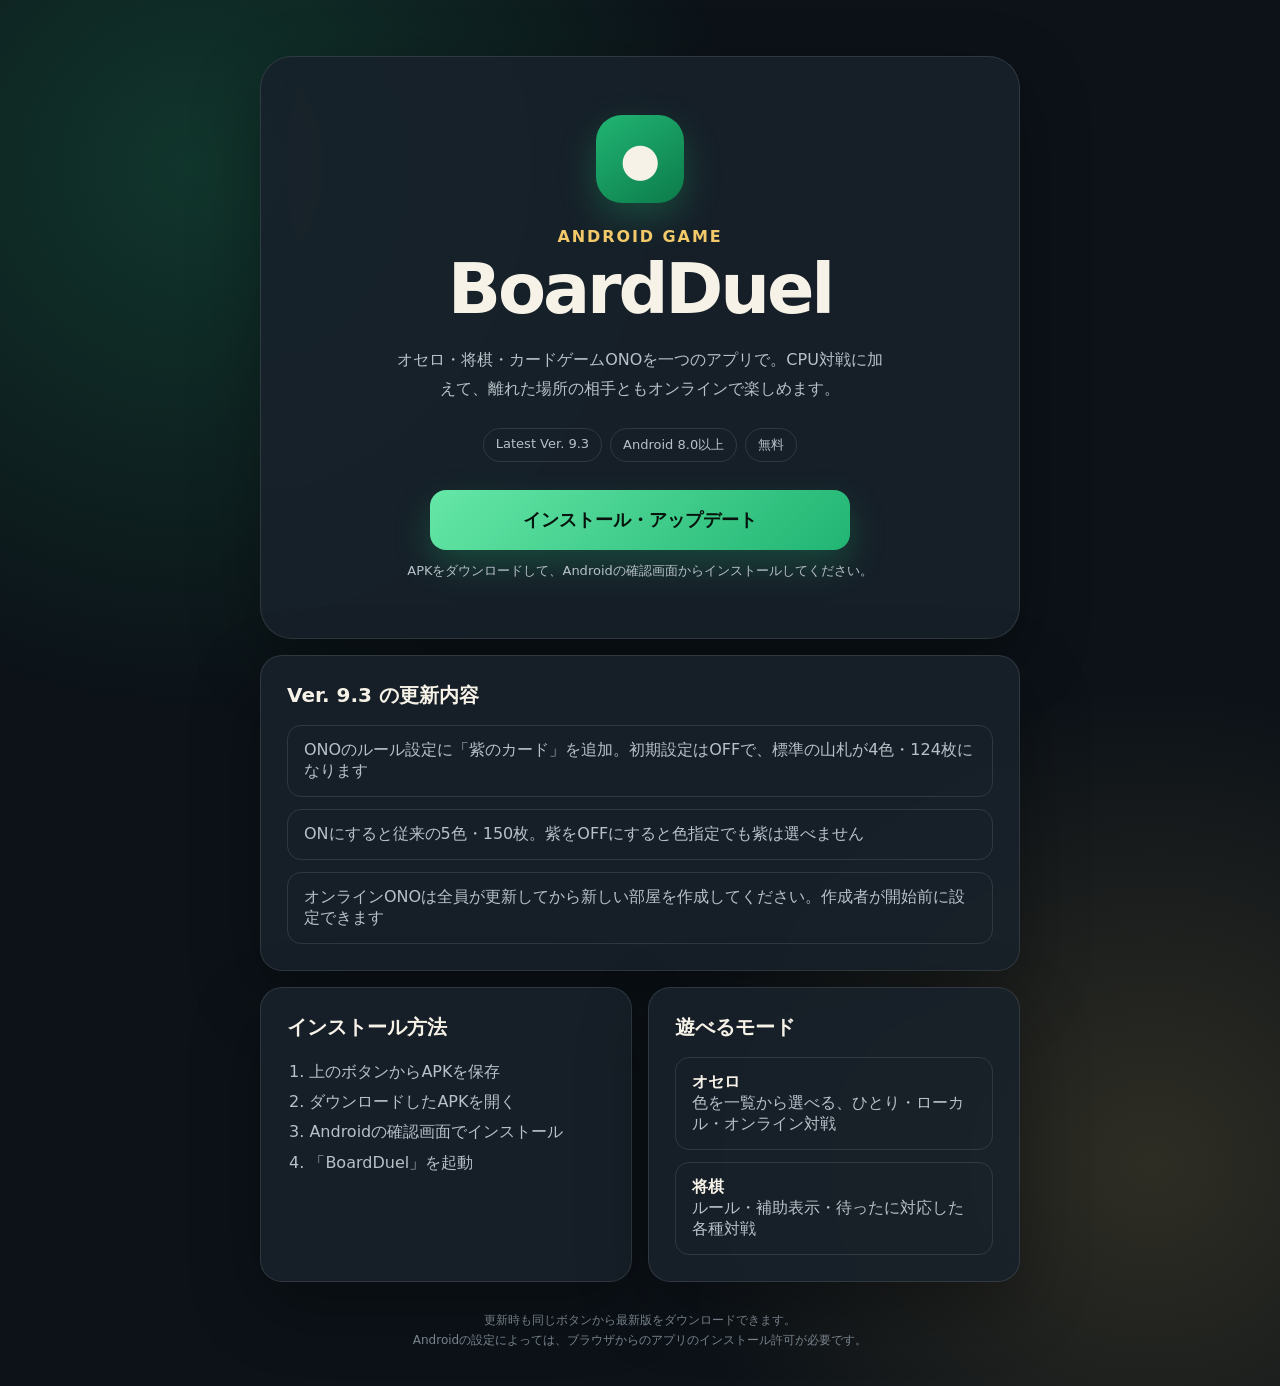
==== index.html @ a3672bb3 "Release BoardDuel 9.3 with optional purple ONO cards" ====
<!doctype html>
<html lang="ja">
<head>
  <meta charset="utf-8">
  <meta name="viewport" content="width=device-width, initial-scale=1">
  <meta name="theme-color" content="#111820">
  <meta name="description" content="オセロと将棋を楽しめるAndroidアプリ BoardDuel の公式ダウンロードページです。">
  <title>BoardDuel | Android版</title>
  <style>
    :root {
      color-scheme: dark;
      --ink: #f7f2e7;
      --muted: #b8c1c8;
      --panel: rgba(24, 34, 43, .88);
      --line: rgba(255, 255, 255, .11);
      --green: #21b573;
      --green-dark: #0c7b4a;
      --gold: #f3c969;
    }
    * { box-sizing: border-box; }
    body {
      margin: 0;
      min-height: 100vh;
      font-family: system-ui, -apple-system, "Noto Sans JP", sans-serif;
      color: var(--ink);
      background:
        radial-gradient(circle at 15% 12%, rgba(33, 181, 115, .22), transparent 34rem),
        radial-gradient(circle at 90% 84%, rgba(243, 201, 105, .15), transparent 30rem),
        #0c1218;
    }
    main { width: min(100% - 32px, 760px); margin: 0 auto; padding: 56px 0 36px; }
    .hero, .card {
      border: 1px solid var(--line);
      background: var(--panel);
      box-shadow: 0 24px 70px rgba(0, 0, 0, .3);
      backdrop-filter: blur(14px);
    }
    .hero { padding: clamp(28px, 7vw, 58px); border-radius: 32px; text-align: center; }
    .mark {
      display: grid;
      place-items: center;
      width: 88px;
      height: 88px;
      margin: 0 auto 24px;
      border-radius: 26px;
      font-size: 46px;
      background: linear-gradient(145deg, var(--green), var(--green-dark));
      box-shadow: 0 14px 36px rgba(33, 181, 115, .28);
    }
    .eyebrow { margin: 0 0 8px; color: var(--gold); font-weight: 800; letter-spacing: .12em; }
    h1 { margin: 0; font-size: clamp(42px, 10vw, 70px); line-height: 1; letter-spacing: -.045em; }
    .lead { max-width: 31rem; margin: 22px auto 0; color: var(--muted); line-height: 1.8; }
    .badges { display: flex; flex-wrap: wrap; justify-content: center; gap: 8px; margin: 24px 0; }
    .badge { padding: 7px 12px; border: 1px solid var(--line); border-radius: 999px; color: var(--muted); font-size: 13px; }
    .download {
      display: block;
      width: min(100%, 420px);
      margin: 28px auto 12px;
      padding: 18px 24px;
      border-radius: 16px;
      color: #07140e;
      background: linear-gradient(135deg, #65e7a7, var(--green));
      box-shadow: 0 15px 35px rgba(33, 181, 115, .28);
      font-size: 18px;
      font-weight: 900;
      text-decoration: none;
      transition: transform .18s ease, filter .18s ease;
    }
    .download:hover { transform: translateY(-2px); filter: brightness(1.06); }
    .download:focus-visible { outline: 3px solid var(--gold); outline-offset: 4px; }
    .small { margin: 0; color: var(--muted); font-size: 13px; }
    .grid { display: grid; grid-template-columns: repeat(2, 1fr); gap: 16px; margin-top: 16px; }
    .card { padding: 26px; border-radius: 22px; }
    h2 { margin: 0 0 16px; font-size: 20px; }
    ol { margin: 0; padding-left: 1.4em; color: var(--muted); line-height: 1.9; }
    .features { display: grid; gap: 12px; }
    .feature { padding: 14px 16px; border: 1px solid var(--line); border-radius: 14px; color: var(--muted); }
    .feature strong { color: var(--ink); }
    footer { padding: 28px 8px 0; text-align: center; color: #7f8b94; font-size: 12px; line-height: 1.7; }
    @media (max-width: 620px) {
      main { padding-top: 24px; }
      .grid { grid-template-columns: 1fr; }
      .hero { border-radius: 24px; }
    }
  </style>
</head>
<body>
  <main>
    <section class="hero">
      <div class="mark" aria-hidden="true">●</div>
      <p class="eyebrow">ANDROID GAME</p>
      <h1>BoardDuel</h1>
      <p class="lead">オセロ・将棋・カードゲームONOを一つのアプリで。CPU対戦に加えて、離れた場所の相手ともオンラインで楽しめます。</p>
      <div class="badges" aria-label="アプリ情報">
        <span class="badge">Latest Ver. 9.3</span>
        <span class="badge">Android 8.0以上</span>
        <span class="badge">無料</span>
      </div>
      <a class="download" href="./BoardDuel.apk?v=38" download="BoardDuel.apk">インストール・アップデート</a>
      <p class="small">APKをダウンロードして、Androidの確認画面からインストールしてください。</p>
    </section>

    <section class="card" style="margin-top: 16px;">
      <h2>Ver. 9.3 の更新内容</h2>
      <div class="features">
        <div class="feature">ONOのルール設定に「紫のカード」を追加。初期設定はOFFで、標準の山札が4色・124枚になります</div>
        <div class="feature">ONにすると従来の5色・150枚。紫をOFFにすると色指定でも紫は選べません</div>
        <div class="feature">オンラインONOは全員が更新してから新しい部屋を作成してください。作成者が開始前に設定できます</div>
      </div>
    </section>

    <div class="grid">
      <section class="card">
        <h2>インストール方法</h2>
        <ol>
          <li>上のボタンからAPKを保存</li>
          <li>ダウンロードしたAPKを開く</li>
          <li>Androidの確認画面でインストール</li>
          <li>「BoardDuel」を起動</li>
        </ol>
      </section>
      <section class="card">
        <h2>遊べるモード</h2>
        <div class="features">
          <div class="feature"><strong>オセロ</strong><br>色を一覧から選べる、ひとり・ローカル・オンライン対戦</div>
          <div class="feature"><strong>将棋</strong><br>ルール・補助表示・待ったに対応した各種対戦</div>
        </div>
      </section>
    </div>

    <footer>
      更新時も同じボタンから最新版をダウンロードできます。<br>
      Androidの設定によっては、ブラウザからのアプリのインストール許可が必要です。
    </footer>
  </main>
</body>
</html>
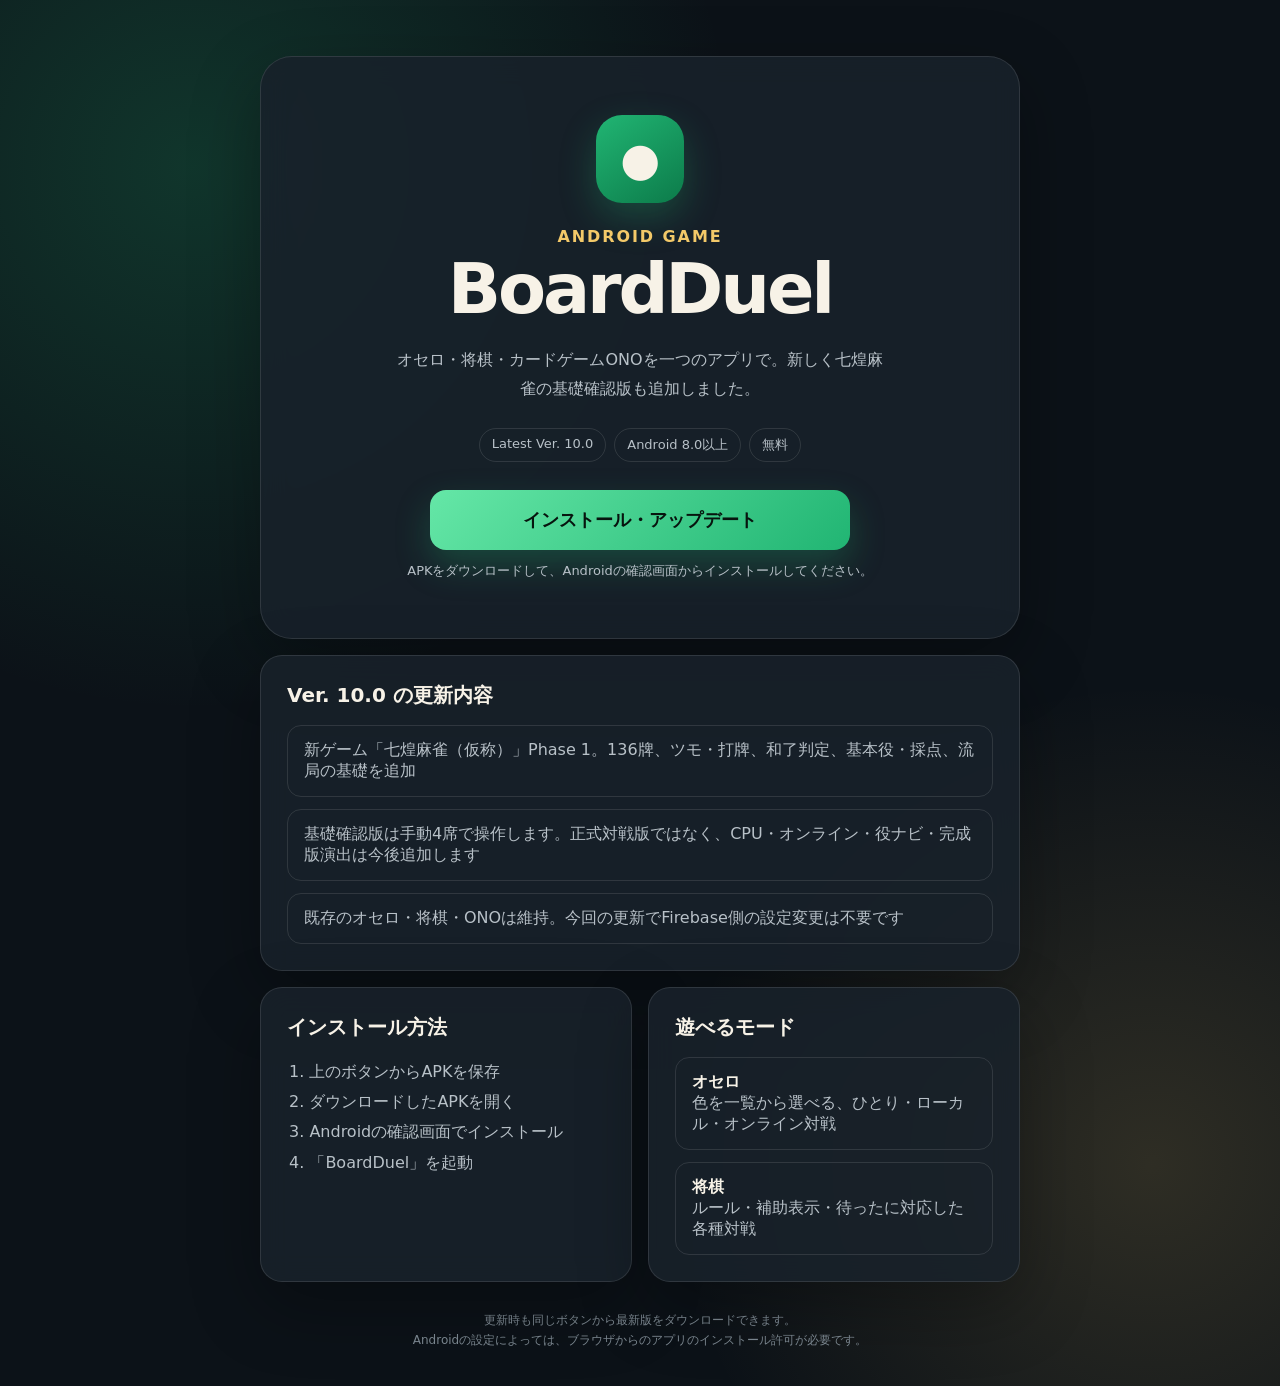
==== commit 847449e2: "Release BoardDuel 10.0 Mahjong Phase 1 foundation preview" ====
--- a/index.html
+++ b/index.html
@@ -90,22 +90,22 @@
       <div class="mark" aria-hidden="true">●</div>
       <p class="eyebrow">ANDROID GAME</p>
       <h1>BoardDuel</h1>
-      <p class="lead">オセロ・将棋・カードゲームONOを一つのアプリで。CPU対戦に加えて、離れた場所の相手ともオンラインで楽しめます。</p>
+      <p class="lead">オセロ・将棋・カードゲームONOを一つのアプリで。新しく七煌麻雀の基礎確認版も追加しました。</p>
       <div class="badges" aria-label="アプリ情報">
-        <span class="badge">Latest Ver. 9.3</span>
+        <span class="badge">Latest Ver. 10.0</span>
         <span class="badge">Android 8.0以上</span>
         <span class="badge">無料</span>
       </div>
-      <a class="download" href="./BoardDuel.apk?v=38" download="BoardDuel.apk">インストール・アップデート</a>
+      <a class="download" href="./BoardDuel.apk?v=39" download="BoardDuel.apk">インストール・アップデート</a>
       <p class="small">APKをダウンロードして、Androidの確認画面からインストールしてください。</p>
     </section>
 
     <section class="card" style="margin-top: 16px;">
-      <h2>Ver. 9.3 の更新内容</h2>
+      <h2>Ver. 10.0 の更新内容</h2>
       <div class="features">
-        <div class="feature">ONOのルール設定に「紫のカード」を追加。初期設定はOFFで、標準の山札が4色・124枚になります</div>
-        <div class="feature">ONにすると従来の5色・150枚。紫をOFFにすると色指定でも紫は選べません</div>
-        <div class="feature">オンラインONOは全員が更新してから新しい部屋を作成してください。作成者が開始前に設定できます</div>
+        <div class="feature">新ゲーム「七煌麻雀（仮称）」Phase 1。136牌、ツモ・打牌、和了判定、基本役・採点、流局の基礎を追加</div>
+        <div class="feature">基礎確認版は手動4席で操作します。正式対戦版ではなく、CPU・オンライン・役ナビ・完成版演出は今後追加します</div>
+        <div class="feature">既存のオセロ・将棋・ONOは維持。今回の更新でFirebase側の設定変更は不要です</div>
       </div>
     </section>
 
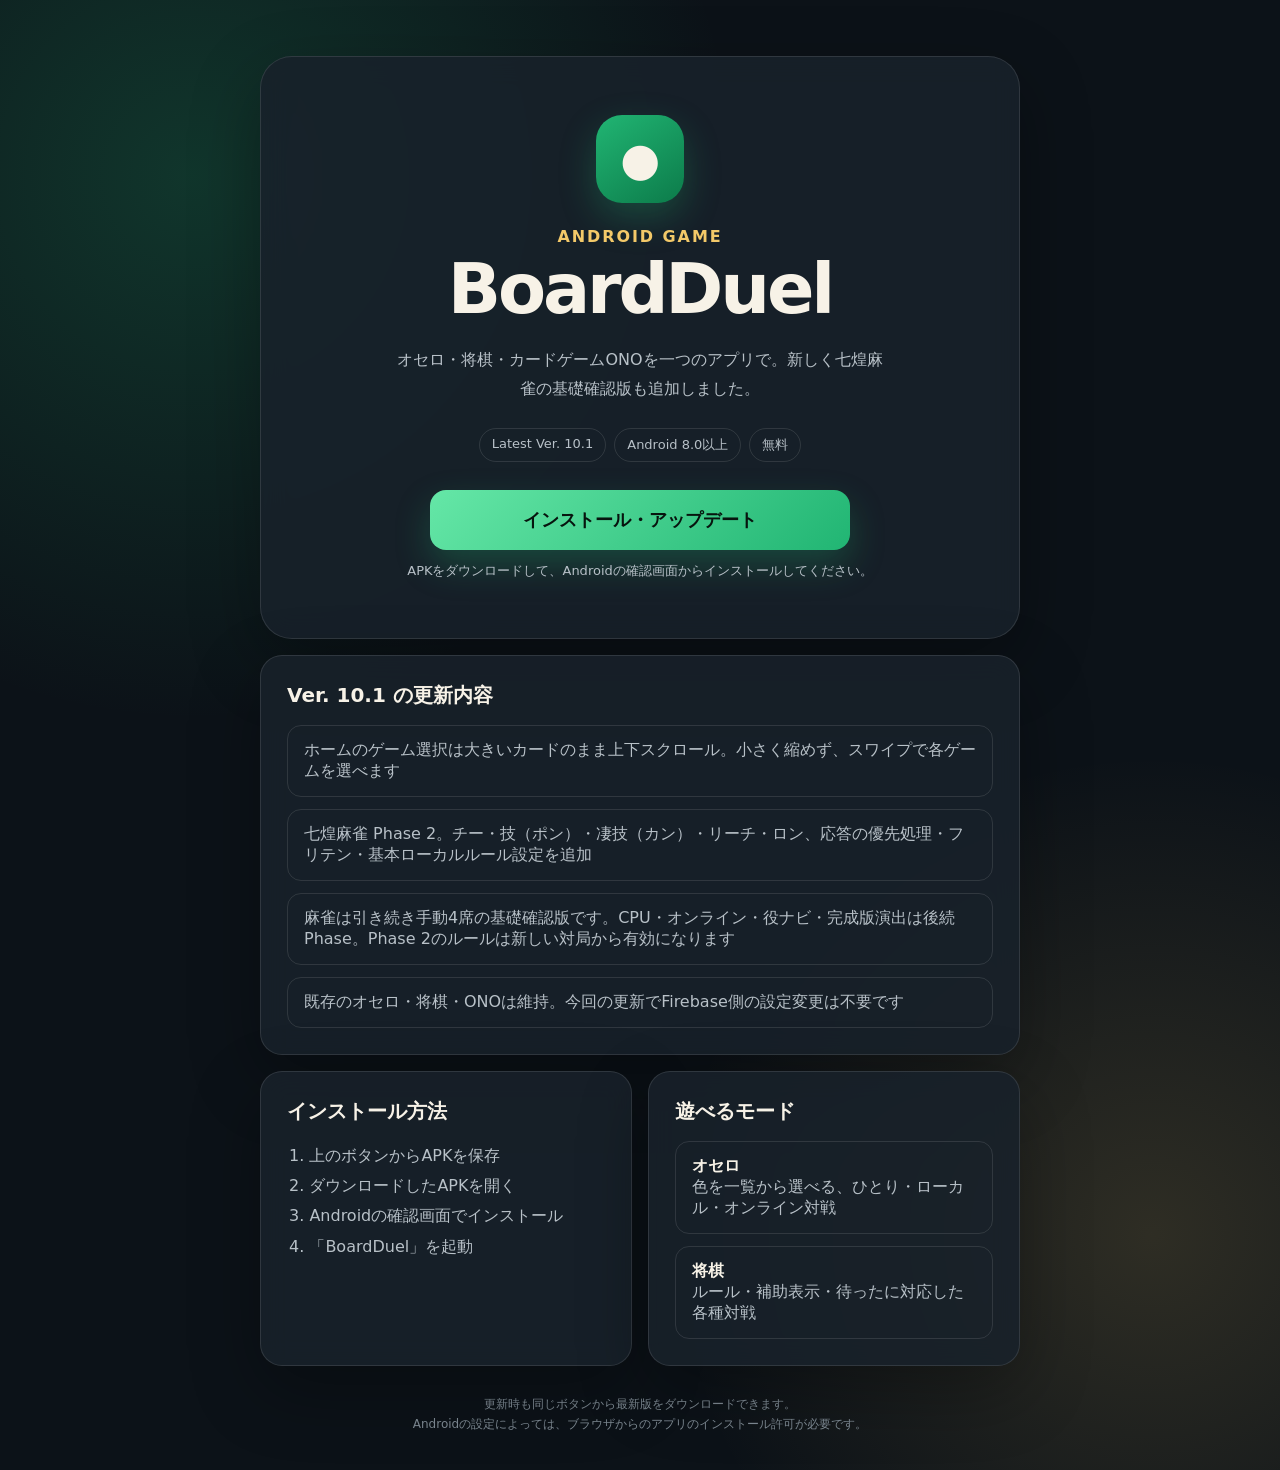
==== commit 57660d95: "Release BoardDuel 10.1 Mahjong Phase 2 and scrollable home" ====
--- a/index.html
+++ b/index.html
@@ -92,19 +92,20 @@
       <h1>BoardDuel</h1>
       <p class="lead">オセロ・将棋・カードゲームONOを一つのアプリで。新しく七煌麻雀の基礎確認版も追加しました。</p>
       <div class="badges" aria-label="アプリ情報">
-        <span class="badge">Latest Ver. 10.0</span>
+        <span class="badge">Latest Ver. 10.1</span>
         <span class="badge">Android 8.0以上</span>
         <span class="badge">無料</span>
       </div>
-      <a class="download" href="./BoardDuel.apk?v=39" download="BoardDuel.apk">インストール・アップデート</a>
+      <a class="download" href="./BoardDuel.apk?v=40" download="BoardDuel.apk">インストール・アップデート</a>
       <p class="small">APKをダウンロードして、Androidの確認画面からインストールしてください。</p>
     </section>
 
     <section class="card" style="margin-top: 16px;">
-      <h2>Ver. 10.0 の更新内容</h2>
+      <h2>Ver. 10.1 の更新内容</h2>
       <div class="features">
-        <div class="feature">新ゲーム「七煌麻雀（仮称）」Phase 1。136牌、ツモ・打牌、和了判定、基本役・採点、流局の基礎を追加</div>
-        <div class="feature">基礎確認版は手動4席で操作します。正式対戦版ではなく、CPU・オンライン・役ナビ・完成版演出は今後追加します</div>
+        <div class="feature">ホームのゲーム選択は大きいカードのまま上下スクロール。小さく縮めず、スワイプで各ゲームを選べます</div>
+        <div class="feature">七煌麻雀 Phase 2。チー・技（ポン）・凄技（カン）・リーチ・ロン、応答の優先処理・フリテン・基本ローカルルール設定を追加</div>
+        <div class="feature">麻雀は引き続き手動4席の基礎確認版です。CPU・オンライン・役ナビ・完成版演出は後続Phase。Phase 2のルールは新しい対局から有効になります</div>
         <div class="feature">既存のオセロ・将棋・ONOは維持。今回の更新でFirebase側の設定変更は不要です</div>
       </div>
     </section>
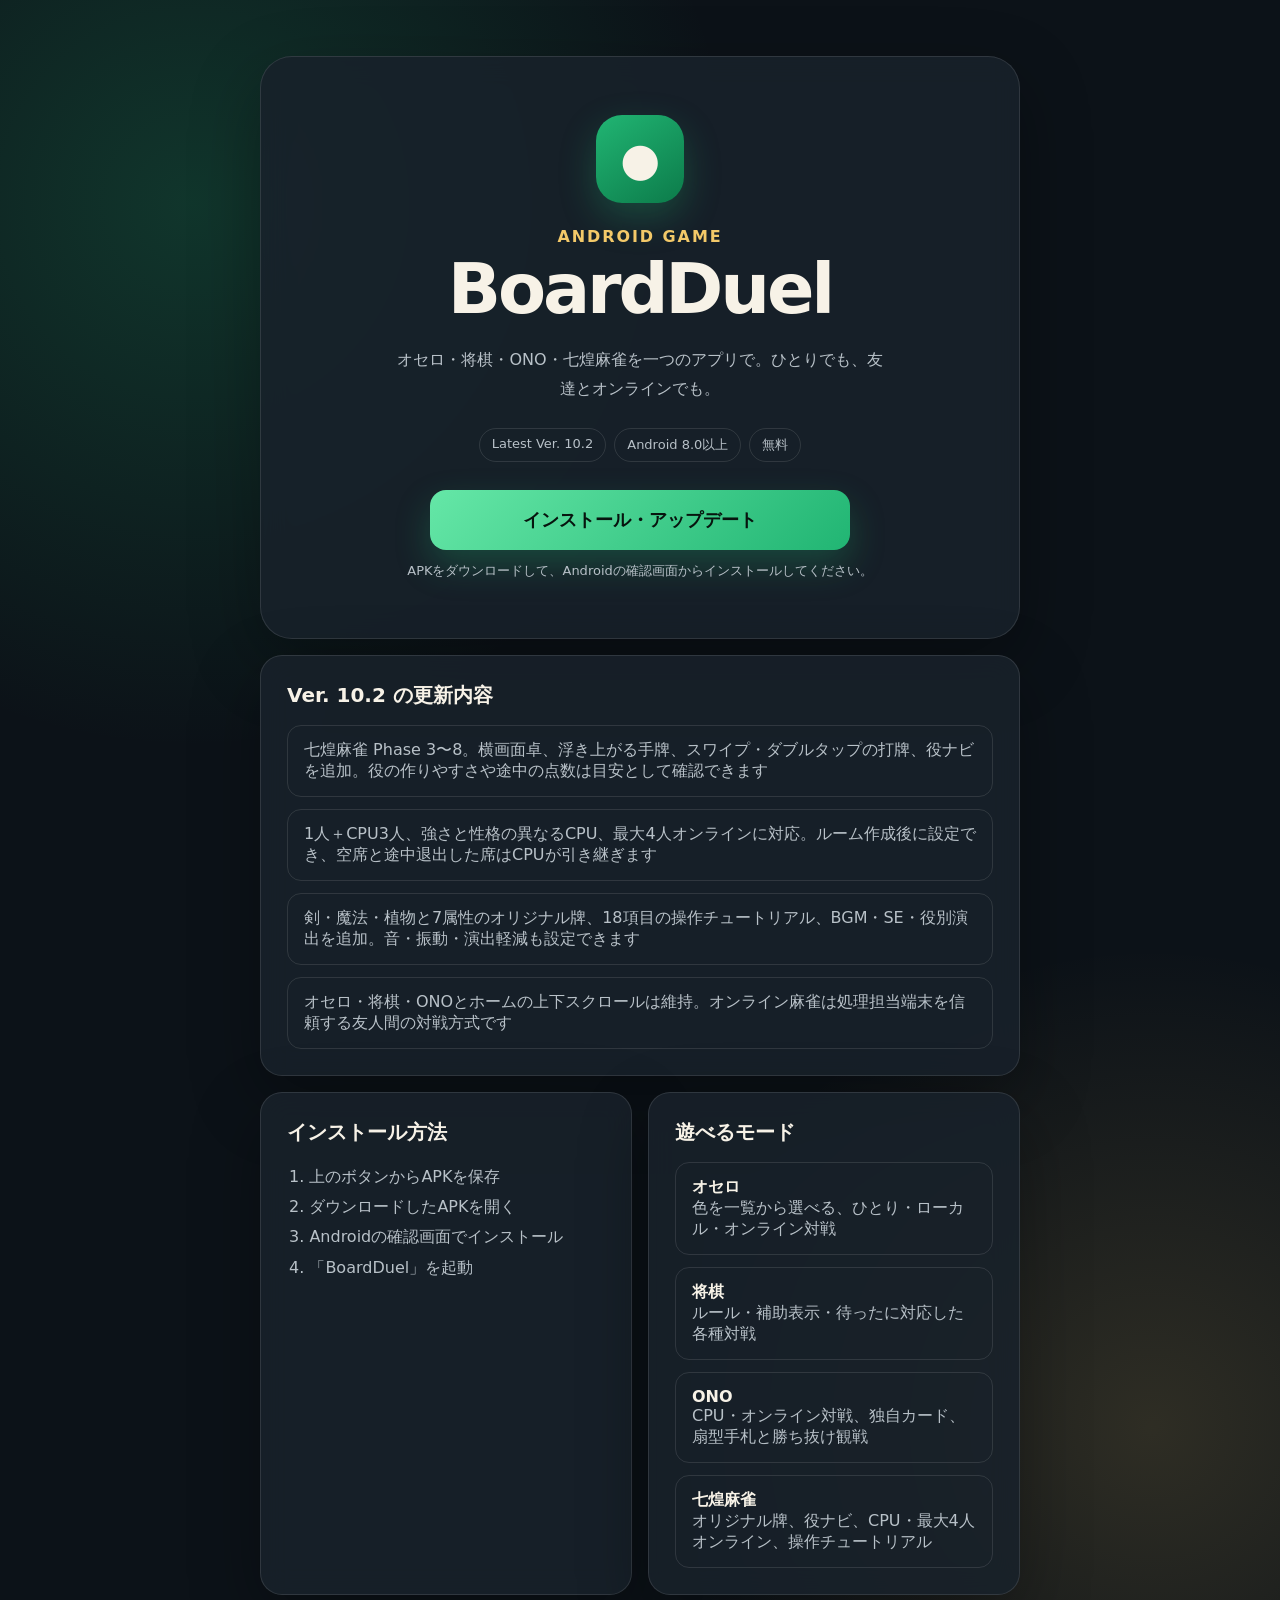
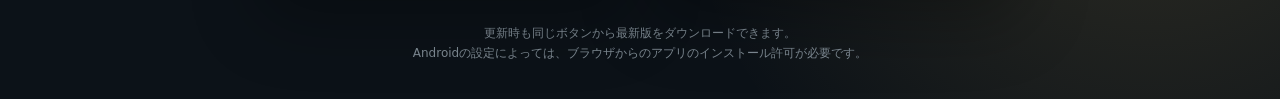
==== commit a654836e: "Release BoardDuel 10.2 Mahjong gameplay UI CPU online tutorials and effects" ====
--- a/index.html
+++ b/index.html
@@ -90,23 +90,23 @@
       <div class="mark" aria-hidden="true">●</div>
       <p class="eyebrow">ANDROID GAME</p>
       <h1>BoardDuel</h1>
-      <p class="lead">オセロ・将棋・カードゲームONOを一つのアプリで。新しく七煌麻雀の基礎確認版も追加しました。</p>
+      <p class="lead">オセロ・将棋・ONO・七煌麻雀を一つのアプリで。ひとりでも、友達とオンラインでも。</p>
       <div class="badges" aria-label="アプリ情報">
-        <span class="badge">Latest Ver. 10.1</span>
+        <span class="badge">Latest Ver. 10.2</span>
         <span class="badge">Android 8.0以上</span>
         <span class="badge">無料</span>
       </div>
-      <a class="download" href="./BoardDuel.apk?v=40" download="BoardDuel.apk">インストール・アップデート</a>
+      <a class="download" href="./BoardDuel.apk?v=41" download="BoardDuel.apk">インストール・アップデート</a>
       <p class="small">APKをダウンロードして、Androidの確認画面からインストールしてください。</p>
     </section>
 
     <section class="card" style="margin-top: 16px;">
-      <h2>Ver. 10.1 の更新内容</h2>
+      <h2>Ver. 10.2 の更新内容</h2>
       <div class="features">
-        <div class="feature">ホームのゲーム選択は大きいカードのまま上下スクロール。小さく縮めず、スワイプで各ゲームを選べます</div>
-        <div class="feature">七煌麻雀 Phase 2。チー・技（ポン）・凄技（カン）・リーチ・ロン、応答の優先処理・フリテン・基本ローカルルール設定を追加</div>
-        <div class="feature">麻雀は引き続き手動4席の基礎確認版です。CPU・オンライン・役ナビ・完成版演出は後続Phase。Phase 2のルールは新しい対局から有効になります</div>
-        <div class="feature">既存のオセロ・将棋・ONOは維持。今回の更新でFirebase側の設定変更は不要です</div>
+        <div class="feature">七煌麻雀 Phase 3〜8。横画面卓、浮き上がる手牌、スワイプ・ダブルタップの打牌、役ナビを追加。役の作りやすさや途中の点数は目安として確認できます</div>
+        <div class="feature">1人＋CPU3人、強さと性格の異なるCPU、最大4人オンラインに対応。ルーム作成後に設定でき、空席と途中退出した席はCPUが引き継ぎます</div>
+        <div class="feature">剣・魔法・植物と7属性のオリジナル牌、18項目の操作チュートリアル、BGM・SE・役別演出を追加。音・振動・演出軽減も設定できます</div>
+        <div class="feature">オセロ・将棋・ONOとホームの上下スクロールは維持。オンライン麻雀は処理担当端末を信頼する友人間の対戦方式です</div>
       </div>
     </section>
 
@@ -125,6 +125,8 @@
         <div class="features">
           <div class="feature"><strong>オセロ</strong><br>色を一覧から選べる、ひとり・ローカル・オンライン対戦</div>
           <div class="feature"><strong>将棋</strong><br>ルール・補助表示・待ったに対応した各種対戦</div>
+          <div class="feature"><strong>ONO</strong><br>CPU・オンライン対戦、独自カード、扇型手札と勝ち抜け観戦</div>
+          <div class="feature"><strong>七煌麻雀</strong><br>オリジナル牌、役ナビ、CPU・最大4人オンライン、操作チュートリアル</div>
         </div>
       </section>
     </div>
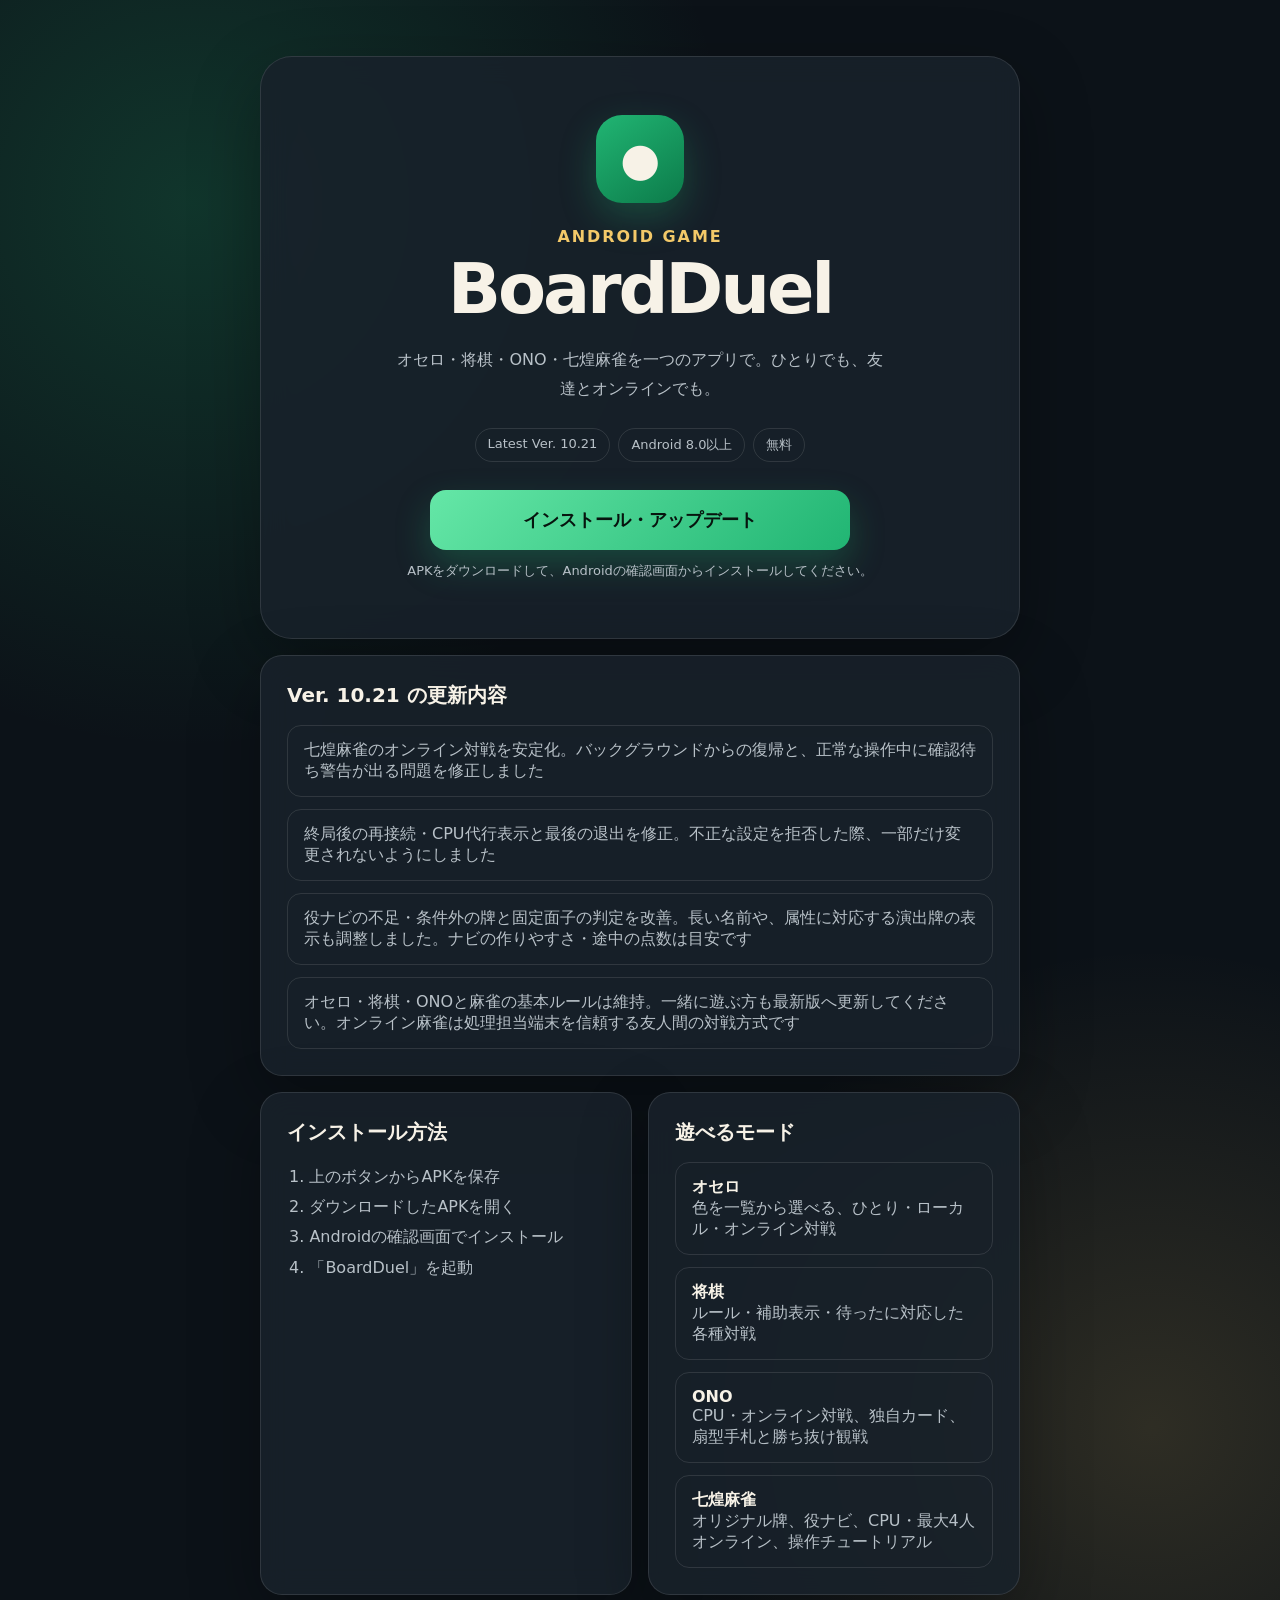
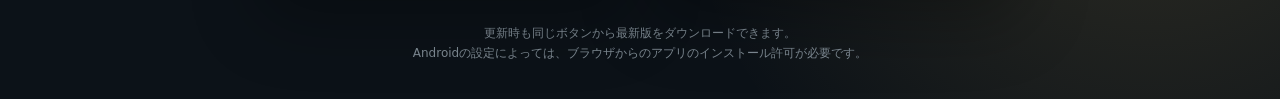
==== commit 83865553: "Release BoardDuel 10.21 Mahjong stability and guide fixes" ====
--- a/index.html
+++ b/index.html
@@ -92,21 +92,21 @@
       <h1>BoardDuel</h1>
       <p class="lead">オセロ・将棋・ONO・七煌麻雀を一つのアプリで。ひとりでも、友達とオンラインでも。</p>
       <div class="badges" aria-label="アプリ情報">
-        <span class="badge">Latest Ver. 10.2</span>
+        <span class="badge">Latest Ver. 10.21</span>
         <span class="badge">Android 8.0以上</span>
         <span class="badge">無料</span>
       </div>
-      <a class="download" href="./BoardDuel.apk?v=41" download="BoardDuel.apk">インストール・アップデート</a>
+      <a class="download" href="./BoardDuel.apk?v=42" download="BoardDuel.apk">インストール・アップデート</a>
       <p class="small">APKをダウンロードして、Androidの確認画面からインストールしてください。</p>
     </section>
 
     <section class="card" style="margin-top: 16px;">
-      <h2>Ver. 10.2 の更新内容</h2>
+      <h2>Ver. 10.21 の更新内容</h2>
       <div class="features">
-        <div class="feature">七煌麻雀 Phase 3〜8。横画面卓、浮き上がる手牌、スワイプ・ダブルタップの打牌、役ナビを追加。役の作りやすさや途中の点数は目安として確認できます</div>
-        <div class="feature">1人＋CPU3人、強さと性格の異なるCPU、最大4人オンラインに対応。ルーム作成後に設定でき、空席と途中退出した席はCPUが引き継ぎます</div>
-        <div class="feature">剣・魔法・植物と7属性のオリジナル牌、18項目の操作チュートリアル、BGM・SE・役別演出を追加。音・振動・演出軽減も設定できます</div>
-        <div class="feature">オセロ・将棋・ONOとホームの上下スクロールは維持。オンライン麻雀は処理担当端末を信頼する友人間の対戦方式です</div>
+        <div class="feature">七煌麻雀のオンライン対戦を安定化。バックグラウンドからの復帰と、正常な操作中に確認待ち警告が出る問題を修正しました</div>
+        <div class="feature">終局後の再接続・CPU代行表示と最後の退出を修正。不正な設定を拒否した際、一部だけ変更されないようにしました</div>
+        <div class="feature">役ナビの不足・条件外の牌と固定面子の判定を改善。長い名前や、属性に対応する演出牌の表示も調整しました。ナビの作りやすさ・途中の点数は目安です</div>
+        <div class="feature">オセロ・将棋・ONOと麻雀の基本ルールは維持。一緒に遊ぶ方も最新版へ更新してください。オンライン麻雀は処理担当端末を信頼する友人間の対戦方式です</div>
       </div>
     </section>
 
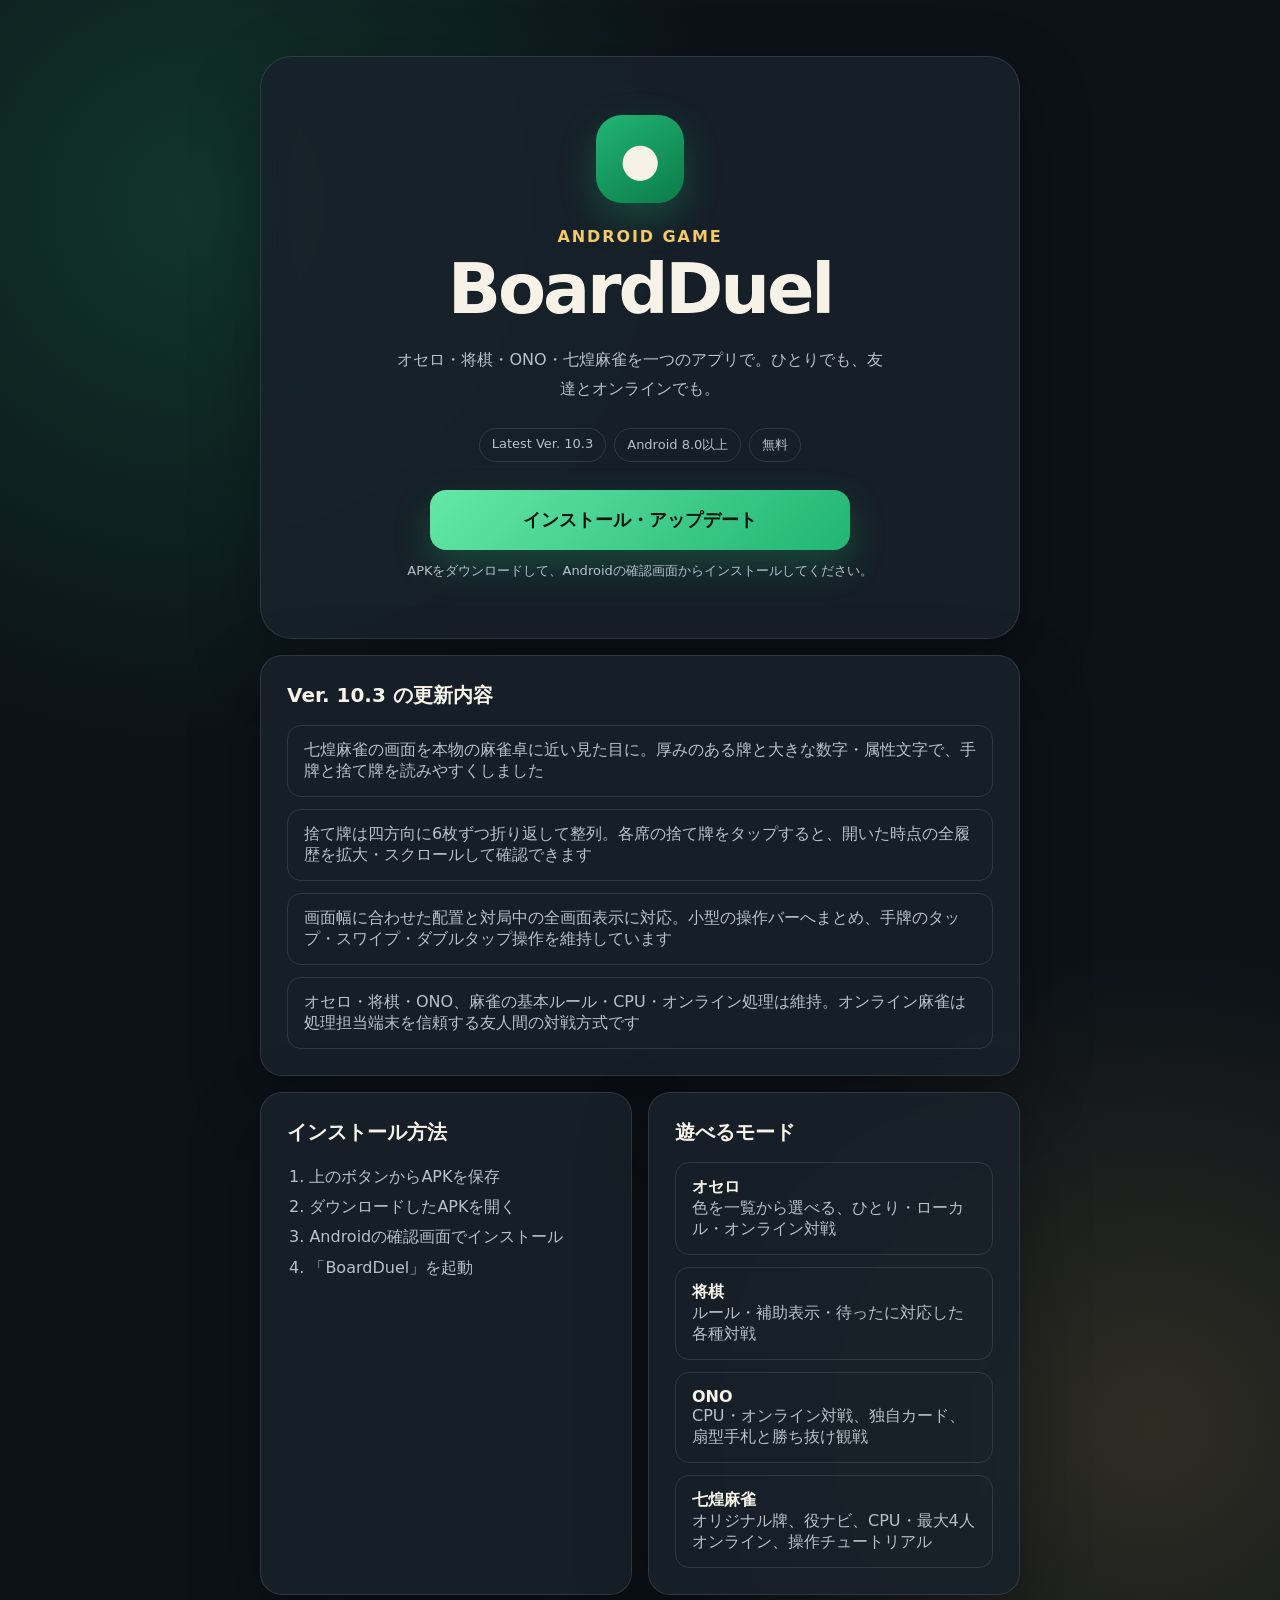
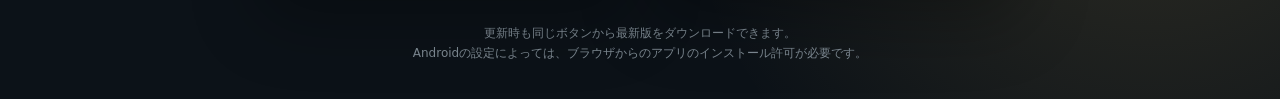
==== commit 418446d6: "Release BoardDuel 10.3 responsive mahjong table and readable tiles" ====
--- a/index.html
+++ b/index.html
@@ -92,21 +92,21 @@
       <h1>BoardDuel</h1>
       <p class="lead">オセロ・将棋・ONO・七煌麻雀を一つのアプリで。ひとりでも、友達とオンラインでも。</p>
       <div class="badges" aria-label="アプリ情報">
-        <span class="badge">Latest Ver. 10.21</span>
+        <span class="badge">Latest Ver. 10.3</span>
         <span class="badge">Android 8.0以上</span>
         <span class="badge">無料</span>
       </div>
-      <a class="download" href="./BoardDuel.apk?v=42" download="BoardDuel.apk">インストール・アップデート</a>
+      <a class="download" href="./BoardDuel.apk?v=43" download="BoardDuel.apk">インストール・アップデート</a>
       <p class="small">APKをダウンロードして、Androidの確認画面からインストールしてください。</p>
     </section>
 
     <section class="card" style="margin-top: 16px;">
-      <h2>Ver. 10.21 の更新内容</h2>
+      <h2>Ver. 10.3 の更新内容</h2>
       <div class="features">
-        <div class="feature">七煌麻雀のオンライン対戦を安定化。バックグラウンドからの復帰と、正常な操作中に確認待ち警告が出る問題を修正しました</div>
-        <div class="feature">終局後の再接続・CPU代行表示と最後の退出を修正。不正な設定を拒否した際、一部だけ変更されないようにしました</div>
-        <div class="feature">役ナビの不足・条件外の牌と固定面子の判定を改善。長い名前や、属性に対応する演出牌の表示も調整しました。ナビの作りやすさ・途中の点数は目安です</div>
-        <div class="feature">オセロ・将棋・ONOと麻雀の基本ルールは維持。一緒に遊ぶ方も最新版へ更新してください。オンライン麻雀は処理担当端末を信頼する友人間の対戦方式です</div>
+        <div class="feature">七煌麻雀の画面を本物の麻雀卓に近い見た目に。厚みのある牌と大きな数字・属性文字で、手牌と捨て牌を読みやすくしました</div>
+        <div class="feature">捨て牌は四方向に6枚ずつ折り返して整列。各席の捨て牌をタップすると、開いた時点の全履歴を拡大・スクロールして確認できます</div>
+        <div class="feature">画面幅に合わせた配置と対局中の全画面表示に対応。小型の操作バーへまとめ、手牌のタップ・スワイプ・ダブルタップ操作を維持しています</div>
+        <div class="feature">オセロ・将棋・ONO、麻雀の基本ルール・CPU・オンライン処理は維持。オンライン麻雀は処理担当端末を信頼する友人間の対戦方式です</div>
       </div>
     </section>
 
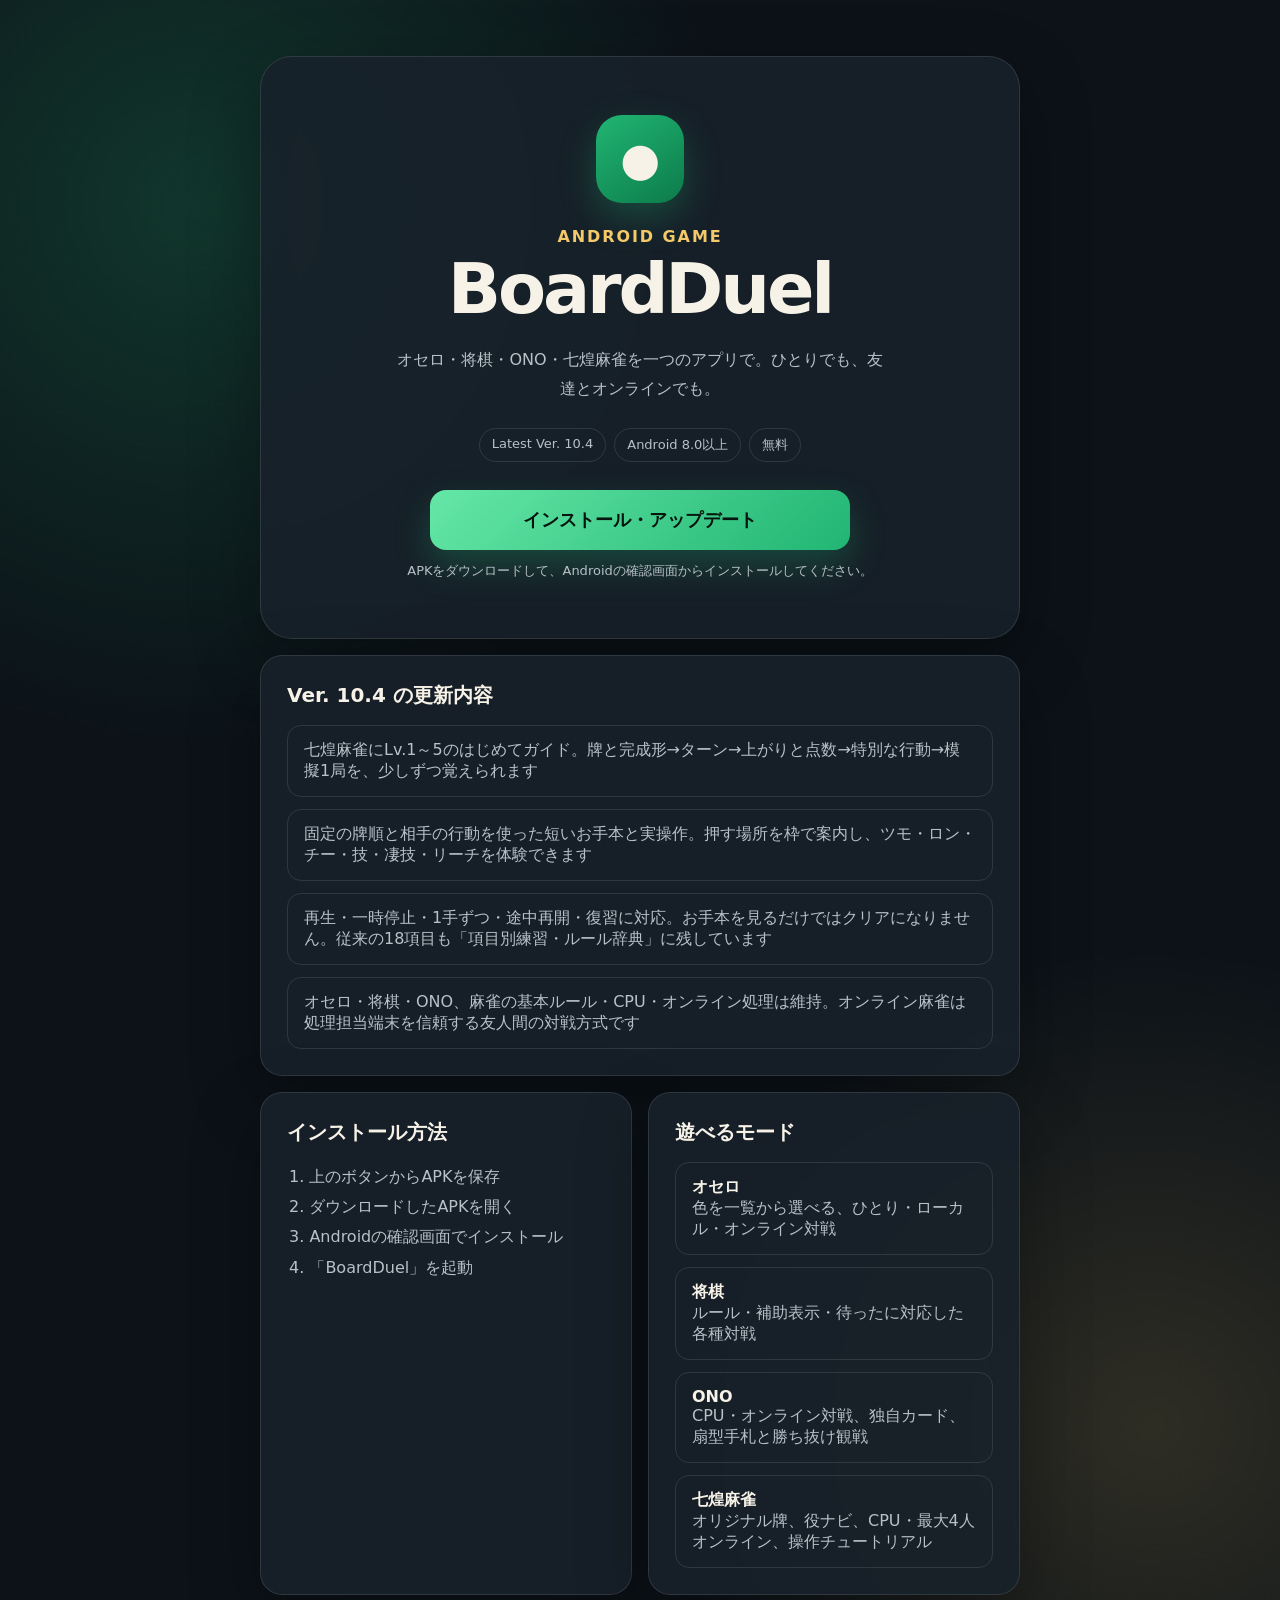
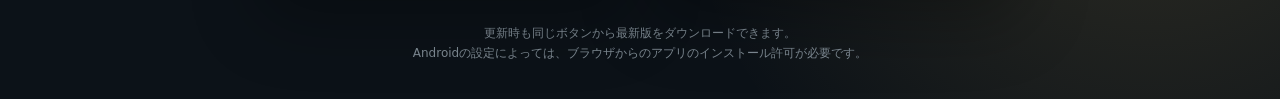
==== commit 89af04f2: "Release BoardDuel 10.4 five-level guided mahjong tutorial" ====
--- a/index.html
+++ b/index.html
@@ -92,20 +92,20 @@
       <h1>BoardDuel</h1>
       <p class="lead">オセロ・将棋・ONO・七煌麻雀を一つのアプリで。ひとりでも、友達とオンラインでも。</p>
       <div class="badges" aria-label="アプリ情報">
-        <span class="badge">Latest Ver. 10.3</span>
+        <span class="badge">Latest Ver. 10.4</span>
         <span class="badge">Android 8.0以上</span>
         <span class="badge">無料</span>
       </div>
-      <a class="download" href="./BoardDuel.apk?v=43" download="BoardDuel.apk">インストール・アップデート</a>
+      <a class="download" href="./BoardDuel.apk?v=44" download="BoardDuel.apk">インストール・アップデート</a>
       <p class="small">APKをダウンロードして、Androidの確認画面からインストールしてください。</p>
     </section>
 
     <section class="card" style="margin-top: 16px;">
-      <h2>Ver. 10.3 の更新内容</h2>
+      <h2>Ver. 10.4 の更新内容</h2>
       <div class="features">
-        <div class="feature">七煌麻雀の画面を本物の麻雀卓に近い見た目に。厚みのある牌と大きな数字・属性文字で、手牌と捨て牌を読みやすくしました</div>
-        <div class="feature">捨て牌は四方向に6枚ずつ折り返して整列。各席の捨て牌をタップすると、開いた時点の全履歴を拡大・スクロールして確認できます</div>
-        <div class="feature">画面幅に合わせた配置と対局中の全画面表示に対応。小型の操作バーへまとめ、手牌のタップ・スワイプ・ダブルタップ操作を維持しています</div>
+        <div class="feature">七煌麻雀にLv.1～5のはじめてガイド。牌と完成形→ターン→上がりと点数→特別な行動→模擬1局を、少しずつ覚えられます</div>
+        <div class="feature">固定の牌順と相手の行動を使った短いお手本と実操作。押す場所を枠で案内し、ツモ・ロン・チー・技・凄技・リーチを体験できます</div>
+        <div class="feature">再生・一時停止・1手ずつ・途中再開・復習に対応。お手本を見るだけではクリアになりません。従来の18項目も「項目別練習・ルール辞典」に残しています</div>
         <div class="feature">オセロ・将棋・ONO、麻雀の基本ルール・CPU・オンライン処理は維持。オンライン麻雀は処理担当端末を信頼する友人間の対戦方式です</div>
       </div>
     </section>
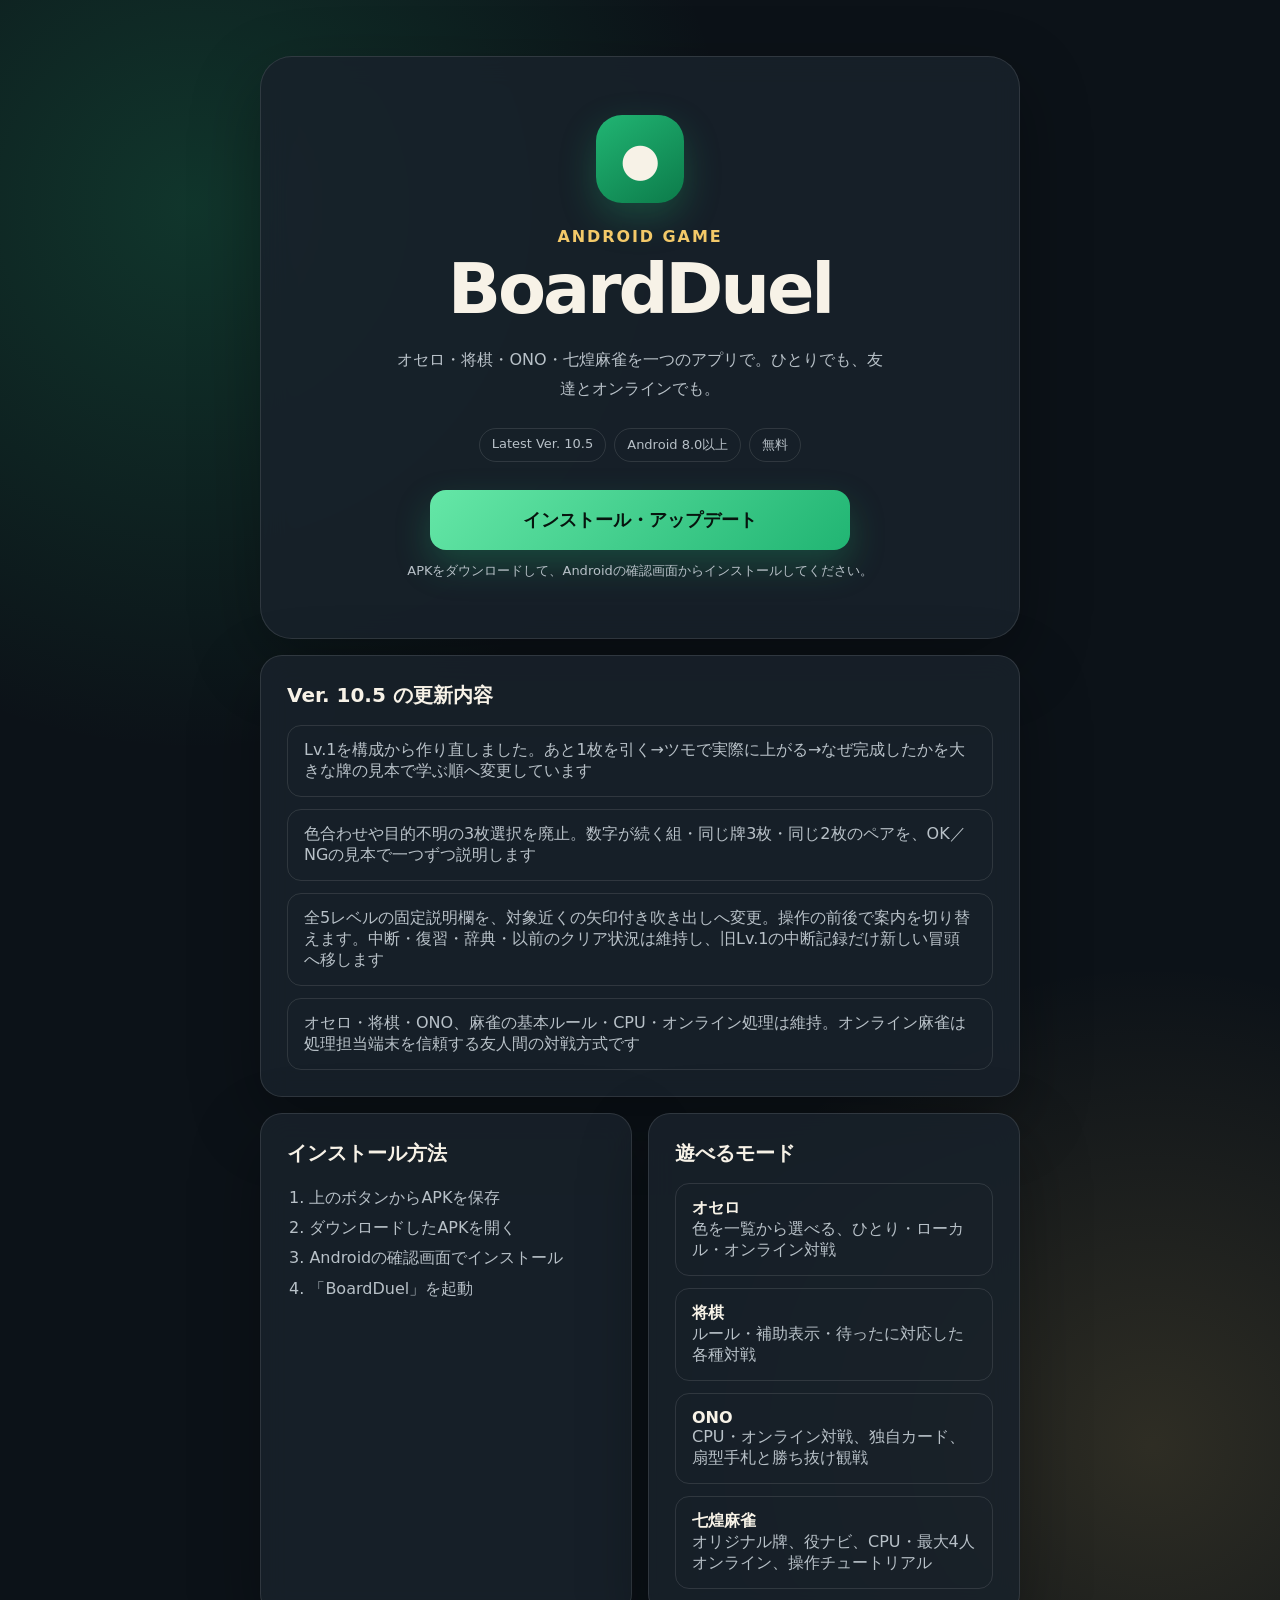
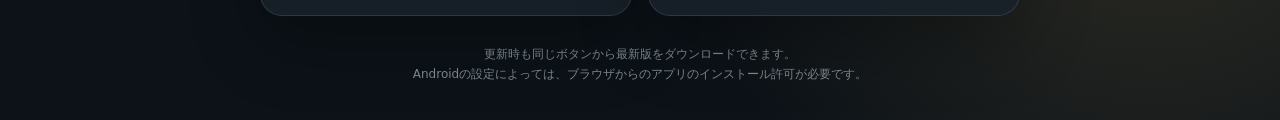
==== commit f932e145: "Release BoardDuel 10.5 clearer mahjong onboarding and anchored coach bubbles" ====
--- a/index.html
+++ b/index.html
@@ -92,20 +92,20 @@
       <h1>BoardDuel</h1>
       <p class="lead">オセロ・将棋・ONO・七煌麻雀を一つのアプリで。ひとりでも、友達とオンラインでも。</p>
       <div class="badges" aria-label="アプリ情報">
-        <span class="badge">Latest Ver. 10.4</span>
+        <span class="badge">Latest Ver. 10.5</span>
         <span class="badge">Android 8.0以上</span>
         <span class="badge">無料</span>
       </div>
-      <a class="download" href="./BoardDuel.apk?v=44" download="BoardDuel.apk">インストール・アップデート</a>
+      <a class="download" href="./BoardDuel.apk?v=45" download="BoardDuel.apk">インストール・アップデート</a>
       <p class="small">APKをダウンロードして、Androidの確認画面からインストールしてください。</p>
     </section>
 
     <section class="card" style="margin-top: 16px;">
-      <h2>Ver. 10.4 の更新内容</h2>
+      <h2>Ver. 10.5 の更新内容</h2>
       <div class="features">
-        <div class="feature">七煌麻雀にLv.1～5のはじめてガイド。牌と完成形→ターン→上がりと点数→特別な行動→模擬1局を、少しずつ覚えられます</div>
-        <div class="feature">固定の牌順と相手の行動を使った短いお手本と実操作。押す場所を枠で案内し、ツモ・ロン・チー・技・凄技・リーチを体験できます</div>
-        <div class="feature">再生・一時停止・1手ずつ・途中再開・復習に対応。お手本を見るだけではクリアになりません。従来の18項目も「項目別練習・ルール辞典」に残しています</div>
+        <div class="feature">Lv.1を構成から作り直しました。あと1枚を引く→ツモで実際に上がる→なぜ完成したかを大きな牌の見本で学ぶ順へ変更しています</div>
+        <div class="feature">色合わせや目的不明の3枚選択を廃止。数字が続く組・同じ牌3枚・同じ2枚のペアを、OK／NGの見本で一つずつ説明します</div>
+        <div class="feature">全5レベルの固定説明欄を、対象近くの矢印付き吹き出しへ変更。操作の前後で案内を切り替えます。中断・復習・辞典・以前のクリア状況は維持し、旧Lv.1の中断記録だけ新しい冒頭へ移します</div>
         <div class="feature">オセロ・将棋・ONO、麻雀の基本ルール・CPU・オンライン処理は維持。オンライン麻雀は処理担当端末を信頼する友人間の対戦方式です</div>
       </div>
     </section>
